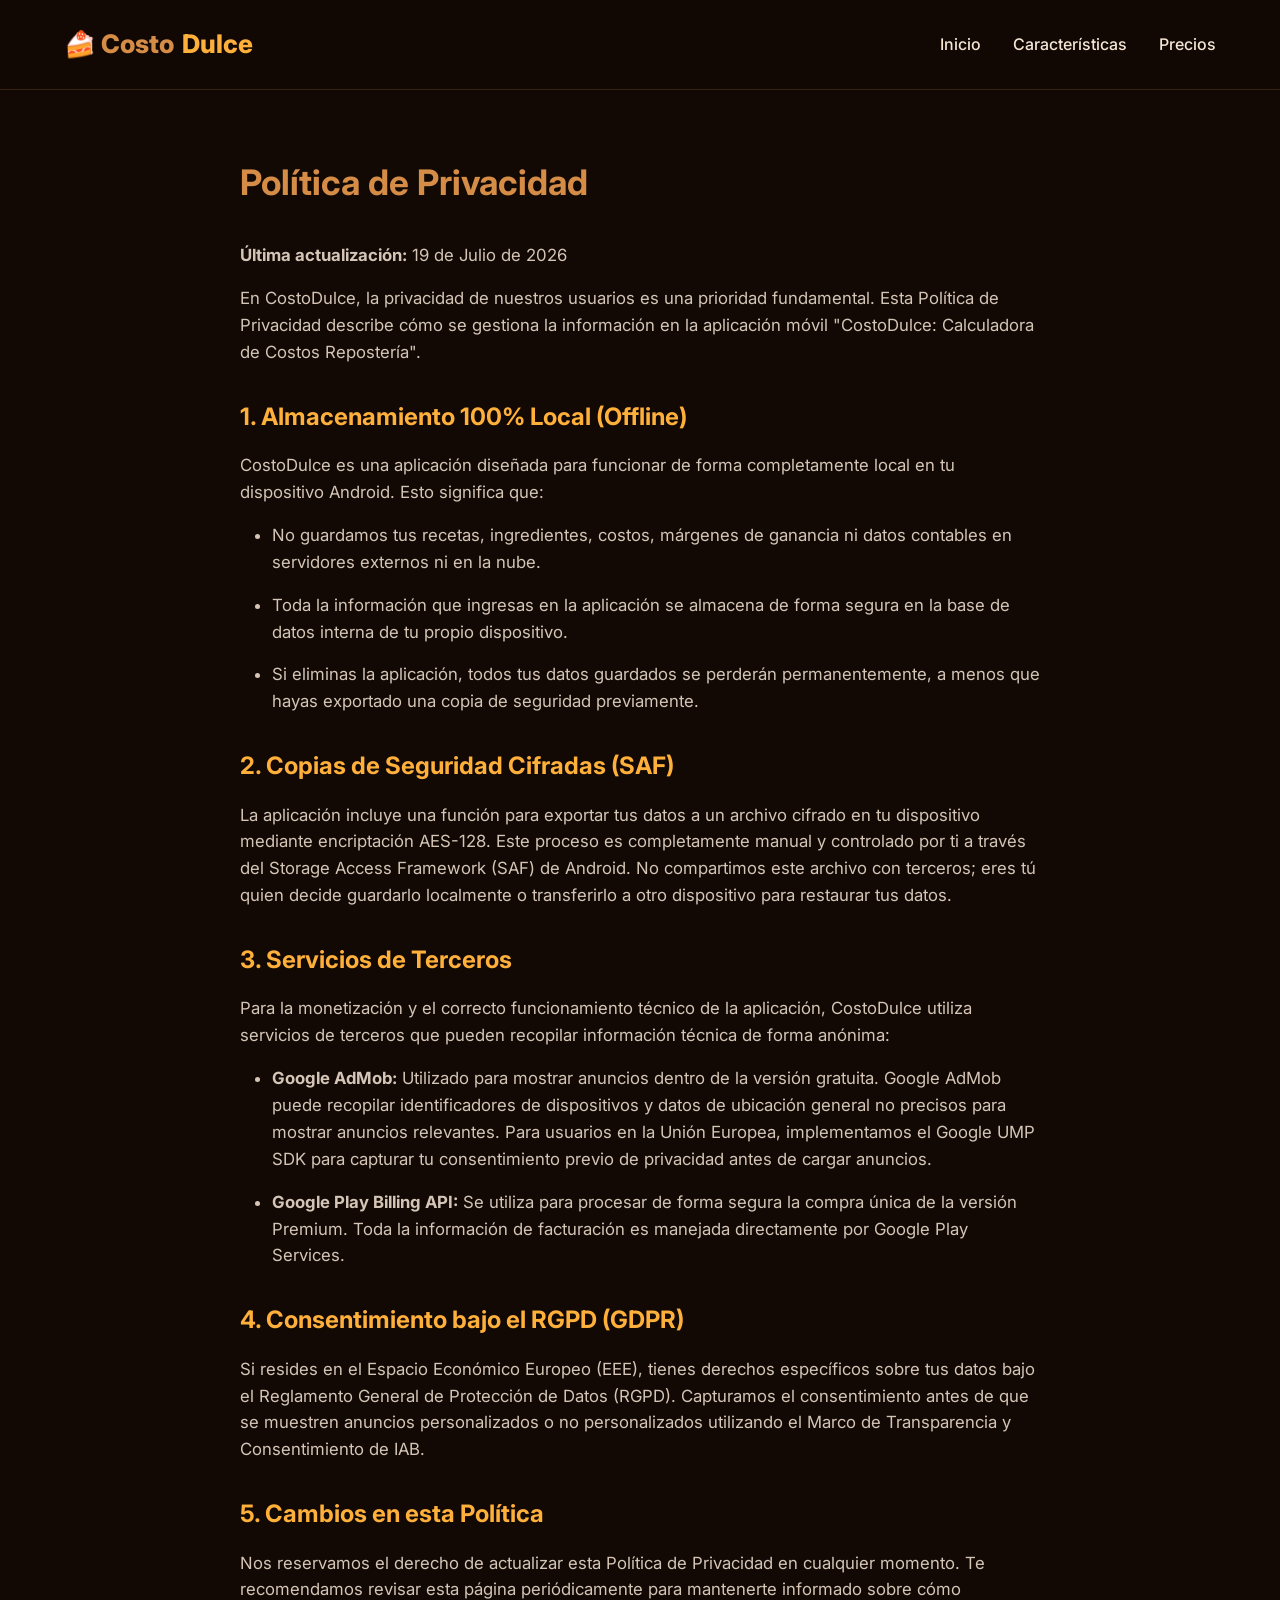
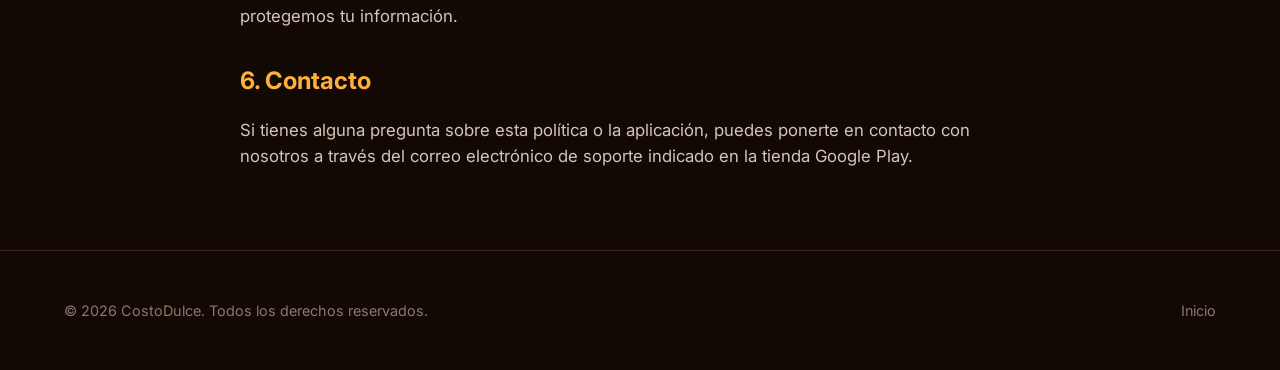
==== privacy.html @ e3fa4b0b "Publicacion inicial de Landing Page y Politica de Privacidad CostoDulce" ====
<!DOCTYPE html>
<html lang="es">
<head>
    <meta charset="UTF-8">
    <meta name="viewport" content="width=device-width, initial-scale=1.0">
    <title>Política de Privacidad - CostoDulce</title>
    <link rel="preconnect" href="https://fonts.googleapis.com">
    <link rel="preconnect" href="https://fonts.gstatic.com" crossorigin>
    <link href="https://fonts.googleapis.com/css2?family=Inter:wght@400;500;600;700;800&display=swap" rel="stylesheet">
    <link rel="stylesheet" href="style.css">
    <style>
        .privacy-content {
            padding: 4rem 0;
            max-width: 800px;
            margin: 0 auto;
        }
        .privacy-content h1 {
            font-size: 2.2rem;
            margin-bottom: 2rem;
            color: var(--primary);
        }
        .privacy-content h2 {
            font-size: 1.5rem;
            margin-top: 2rem;
            margin-bottom: 1rem;
            color: var(--secondary);
        }
        .privacy-content p, .privacy-content li {
            color: var(--text-primary);
            opacity: 0.85;
            margin-bottom: 1rem;
            font-size: 1.05rem;
        }
        .privacy-content ul {
            margin-left: 2rem;
            margin-bottom: 1.5rem;
        }
    </style>
</head>
<body>

    <!-- Header -->
    <header>
        <div class="container header-container">
            <a href="index.html" class="logo">
                🍰 Costo<span>Dulce</span>
            </a>
            <nav>
                <ul class="nav-links">
                    <li><a href="index.html">Inicio</a></li>
                    <li><a href="index.html#features">Características</a></li>
                    <li><a href="index.html#pricing">Precios</a></li>
                </ul>
            </nav>
        </div>
    </header>

    <!-- Privacy Content -->
    <div class="container">
        <article class="privacy-content">
            <h1>Política de Privacidad</h1>
            <p><strong>Última actualización:</strong> 19 de Julio de 2026</p>
            <p>En CostoDulce, la privacidad de nuestros usuarios es una prioridad fundamental. Esta Política de Privacidad describe cómo se gestiona la información en la aplicación móvil "CostoDulce: Calculadora de Costos Repostería".</p>

            <h2>1. Almacenamiento 100% Local (Offline)</h2>
            <p>CostoDulce es una aplicación diseñada para funcionar de forma completamente local en tu dispositivo Android. Esto significa que:</p>
            <ul>
                <li>No guardamos tus recetas, ingredientes, costos, márgenes de ganancia ni datos contables en servidores externos ni en la nube.</li>
                <li>Toda la información que ingresas en la aplicación se almacena de forma segura en la base de datos interna de tu propio dispositivo.</li>
                <li>Si eliminas la aplicación, todos tus datos guardados se perderán permanentemente, a menos que hayas exportado una copia de seguridad previamente.</li>
            </ul>

            <h2>2. Copias de Seguridad Cifradas (SAF)</h2>
            <p>La aplicación incluye una función para exportar tus datos a un archivo cifrado en tu dispositivo mediante encriptación AES-128. Este proceso es completamente manual y controlado por ti a través del Storage Access Framework (SAF) de Android. No compartimos este archivo con terceros; eres tú quien decide guardarlo localmente o transferirlo a otro dispositivo para restaurar tus datos.</p>

            <h2>3. Servicios de Terceros</h2>
            <p>Para la monetización y el correcto funcionamiento técnico de la aplicación, CostoDulce utiliza servicios de terceros que pueden recopilar información técnica de forma anónima:</p>
            <ul>
                <li><strong>Google AdMob:</strong> Utilizado para mostrar anuncios dentro de la versión gratuita. Google AdMob puede recopilar identificadores de dispositivos y datos de ubicación general no precisos para mostrar anuncios relevantes. Para usuarios en la Unión Europea, implementamos el Google UMP SDK para capturar tu consentimiento previo de privacidad antes de cargar anuncios.</li>
                <li><strong>Google Play Billing API:</strong> Se utiliza para procesar de forma segura la compra única de la versión Premium. Toda la información de facturación es manejada directamente por Google Play Services.</li>
            </ul>

            <h2>4. Consentimiento bajo el RGPD (GDPR)</h2>
            <p>Si resides en el Espacio Económico Europeo (EEE), tienes derechos específicos sobre tus datos bajo el Reglamento General de Protección de Datos (RGPD). Capturamos el consentimiento antes de que se muestren anuncios personalizados o no personalizados utilizando el Marco de Transparencia y Consentimiento de IAB.</p>

            <h2>5. Cambios en esta Política</h2>
            <p>Nos reservamos el derecho de actualizar esta Política de Privacidad en cualquier momento. Te recomendamos revisar esta página periódicamente para mantenerte informado sobre cómo protegemos tu información.</p>

            <h2>6. Contacto</h2>
            <p>Si tienes alguna pregunta sobre esta política o la aplicación, puedes ponerte en contacto con nosotros a través del correo electrónico de soporte indicado en la tienda Google Play.</p>
        </article>
    </div>

    <!-- Footer -->
    <footer>
        <div class="container footer-container">
            <p>&copy; 2026 CostoDulce. Todos los derechos reservados.</p>
            <ul class="footer-links">
                <li><a href="index.html">Inicio</a></li>
            </ul>
        </div>
    </footer>

</body>
</html>
---- style.css ----
/* Estilos Globales para CostoDulce Landing */
:root {
    --bg-color: #120905;
    --card-bg: rgba(42, 28, 18, 0.7);
    --primary: #d48c46;
    --primary-hover: #b87532;
    --secondary: #ffb03b;
    --text-primary: #f6e6d5;
    --text-muted: #8d7767;
    --border-color: rgba(212, 140, 70, 0.2);
    --transition: all 0.3s cubic-bezier(0.4, 0, 0.2, 1);
}

* {
    margin: 0;
    padding: 0;
    box-sizing: border-box;
}

body {
    font-family: 'Inter', system-ui, -apple-system, BlinkMacSystemFont, "Segoe UI", Roboto, sans-serif;
    background-color: var(--bg-color);
    color: var(--text-primary);
    line-height: 1.6;
    overflow-x: hidden;
}

a {
    color: var(--primary);
    text-decoration: none;
    transition: var(--transition);
}

a:hover {
    color: var(--secondary);
}

.container {
    max-width: 1200px;
    margin: 0 auto;
    padding: 0 24.dp;
    padding: 0 1.5rem;
}

/* Header */
header {
    padding: 1.5rem 0;
    border-bottom: 1px solid var(--border-color);
    backdrop-filter: blur(10px);
    position: sticky;
    top: 0;
    z-index: 100;
    background-color: rgba(18, 9, 5, 0.85);
}

.header-container {
    display: flex;
    justify-content: space-between;
    align-items: center;
}

.logo {
    font-size: 1.6rem;
    font-weight: 800;
    color: var(--primary);
    display: flex;
    align-items: center;
    gap: 0.5rem;
}

.logo span {
    color: var(--secondary);
}

.nav-links {
    display: flex;
    gap: 2rem;
    list-style: none;
}

.nav-links a {
    color: var(--text-primary);
    font-weight: 500;
}

.nav-links a:hover {
    color: var(--primary);
}

.btn {
    display: inline-block;
    padding: 0.8rem 1.6rem;
    border-radius: 12px;
    font-weight: 600;
    text-align: center;
    cursor: pointer;
    transition: var(--transition);
    border: none;
}

.btn-primary {
    background: linear-gradient(135deg, var(--primary) 0%, #a05e20 100%);
    color: #120905;
}

.btn-primary:hover {
    transform: translateY(-2px);
    box-shadow: 0 8px 20px rgba(212, 140, 70, 0.3);
    color: #120905;
}

.btn-secondary {
    background-color: var(--card-bg);
    color: var(--text-primary);
    border: 1px solid var(--border-color);
}

.btn-secondary:hover {
    background-color: rgba(212, 140, 70, 0.1);
    transform: translateY(-2px);
}

/* Hero Section */
.hero {
    padding: 6rem 0 4rem 0;
    background: radial-gradient(circle at top right, rgba(212, 140, 70, 0.15) 0%, transparent 60%);
}

.hero-grid {
    display: grid;
    grid-template-columns: 1.2fr 0.8fr;
    gap: 4rem;
    align-items: center;
}

.hero-content h1 {
    font-size: 3.5rem;
    line-height: 1.15;
    font-weight: 900;
    margin-bottom: 1.5rem;
    background: linear-gradient(135deg, var(--text-primary) 30%, var(--secondary) 100%);
    -webkit-background-clip: text;
    -webkit-text-fill-color: transparent;
}

.hero-content p {
    font-size: 1.2rem;
    color: var(--text-muted);
    margin-bottom: 2rem;
    max-width: 600px;
}

.hero-actions {
    display: flex;
    gap: 1rem;
}

.hero-image-wrapper {
    display: flex;
    justify-content: center;
    position: relative;
}

.mockup-container {
    width: 280px;
    height: 560px;
    background-color: #2a1c12;
    border: 8px solid #3d2b20;
    border-radius: 40px;
    box-shadow: 0 25px 50px -12px rgba(0, 0, 0, 0.7);
    padding: 1.5rem;
    display: flex;
    flex-direction: column;
    justify-content: space-between;
    position: relative;
    overflow: hidden;
}

.mockup-screen {
    flex-grow: 1;
    display: flex;
    flex-direction: column;
    gap: 1rem;
    justify-content: center;
}

.mockup-card {
    background-color: var(--bg-color);
    border: 1px solid var(--border-color);
    padding: 1rem;
    border-radius: 16px;
    font-size: 0.85rem;
}

.mockup-bar {
    height: 8px;
    background-color: var(--primary);
    border-radius: 4px;
    margin-top: 6px;
}

/* Features */
.features {
    padding: 6rem 0;
    border-top: 1px solid var(--border-color);
}

.section-title {
    text-align: center;
    font-size: 2.5rem;
    font-weight: 800;
    margin-bottom: 4rem;
}

.section-title span {
    color: var(--primary);
}

.features-grid {
    display: grid;
    grid-template-columns: repeat(auto-fit, minmax(280px, 1fr));
    gap: 2rem;
}

.feature-card {
    background-color: var(--card-bg);
    border: 1px solid var(--border-color);
    padding: 2.5rem 2rem;
    border-radius: 20px;
    transition: var(--transition);
}

.feature-card:hover {
    transform: translateY(-8px);
    border-color: var(--primary);
    box-shadow: 0 15px 30px rgba(0, 0, 0, 0.4);
}

.feature-icon {
    font-size: 2.5rem;
    margin-bottom: 1.5rem;
    display: inline-block;
}

.feature-card h3 {
    font-size: 1.4rem;
    margin-bottom: 1rem;
    font-weight: 700;
}

.feature-card p {
    color: var(--text-muted);
    font-size: 0.95rem;
}

/* CTA */
.cta-section {
    padding: 6rem 0;
    text-align: center;
    background: linear-gradient(180deg, transparent 0%, rgba(212, 140, 70, 0.05) 100%);
}

.cta-box {
    background-color: var(--card-bg);
    border: 1px solid var(--primary);
    padding: 4rem 2rem;
    border-radius: 30px;
    max-width: 800px;
    margin: 0 auto;
}

.cta-box h2 {
    font-size: 2.5rem;
    margin-bottom: 1rem;
    font-weight: 800;
}

.cta-box p {
    color: var(--text-muted);
    margin-bottom: 2rem;
    font-size: 1.1rem;
}

/* Footer */
footer {
    padding: 3rem 0;
    border-top: 1px solid var(--border-color);
    color: var(--text-muted);
    font-size: 0.9rem;
}

.footer-container {
    display: flex;
    justify-content: space-between;
    align-items: center;
}

.footer-links {
    display: flex;
    gap: 2rem;
    list-style: none;
}

.footer-links a {
    color: var(--text-muted);
}

.footer-links a:hover {
    color: var(--text-primary);
}

/* Responsive */
@media (max-width: 968px) {
    .hero-grid {
        grid-template-columns: 1fr;
        gap: 3rem;
        text-align: center;
    }
    
    .hero-content h1 {
        font-size: 2.8rem;
    }
    
    .hero-content p {
        margin-left: auto;
        margin-right: auto;
    }

    .hero-actions {
        justify-content: center;
    }
    
    .footer-container {
        flex-direction: column;
        gap: 1.5rem;
        text-align: center;
    }
}
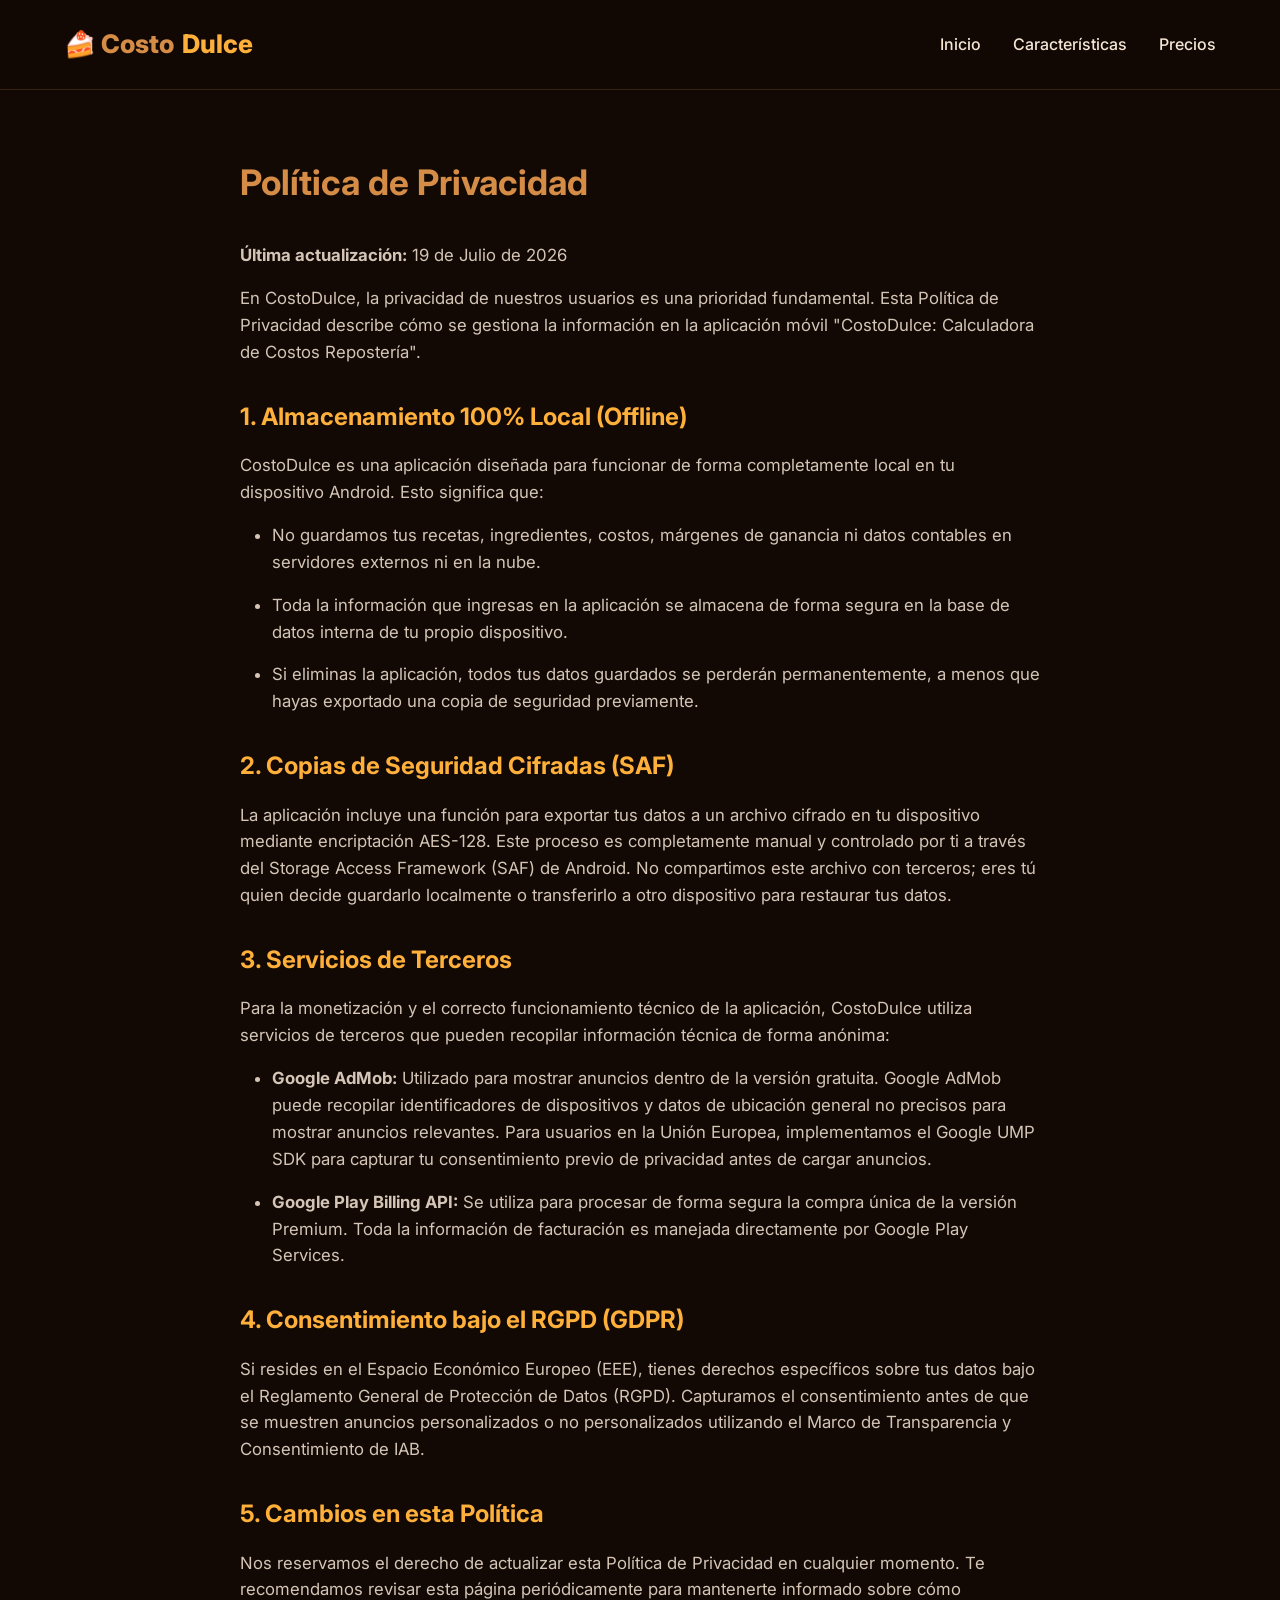
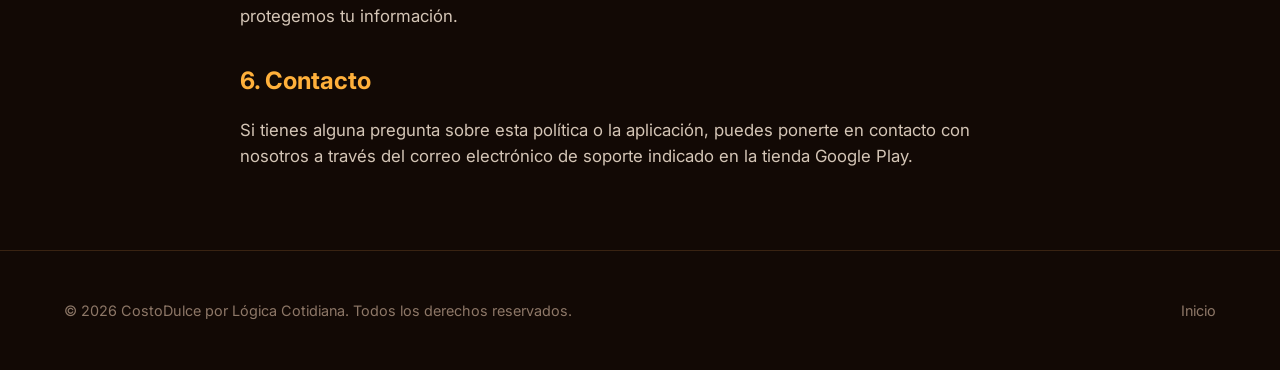
==== commit 93f84d7b: "Actualiza copyright con Lógica Cotidiana en footer" ====
--- a/privacy.html
+++ b/privacy.html
@@ -94,7 +94,7 @@
     <!-- Footer -->
     <footer>
         <div class="container footer-container">
-            <p>&copy; 2026 CostoDulce. Todos los derechos reservados.</p>
+            <p>&copy; 2026 CostoDulce por Lógica Cotidiana. Todos los derechos reservados.</p>
             <ul class="footer-links">
                 <li><a href="index.html">Inicio</a></li>
             </ul>
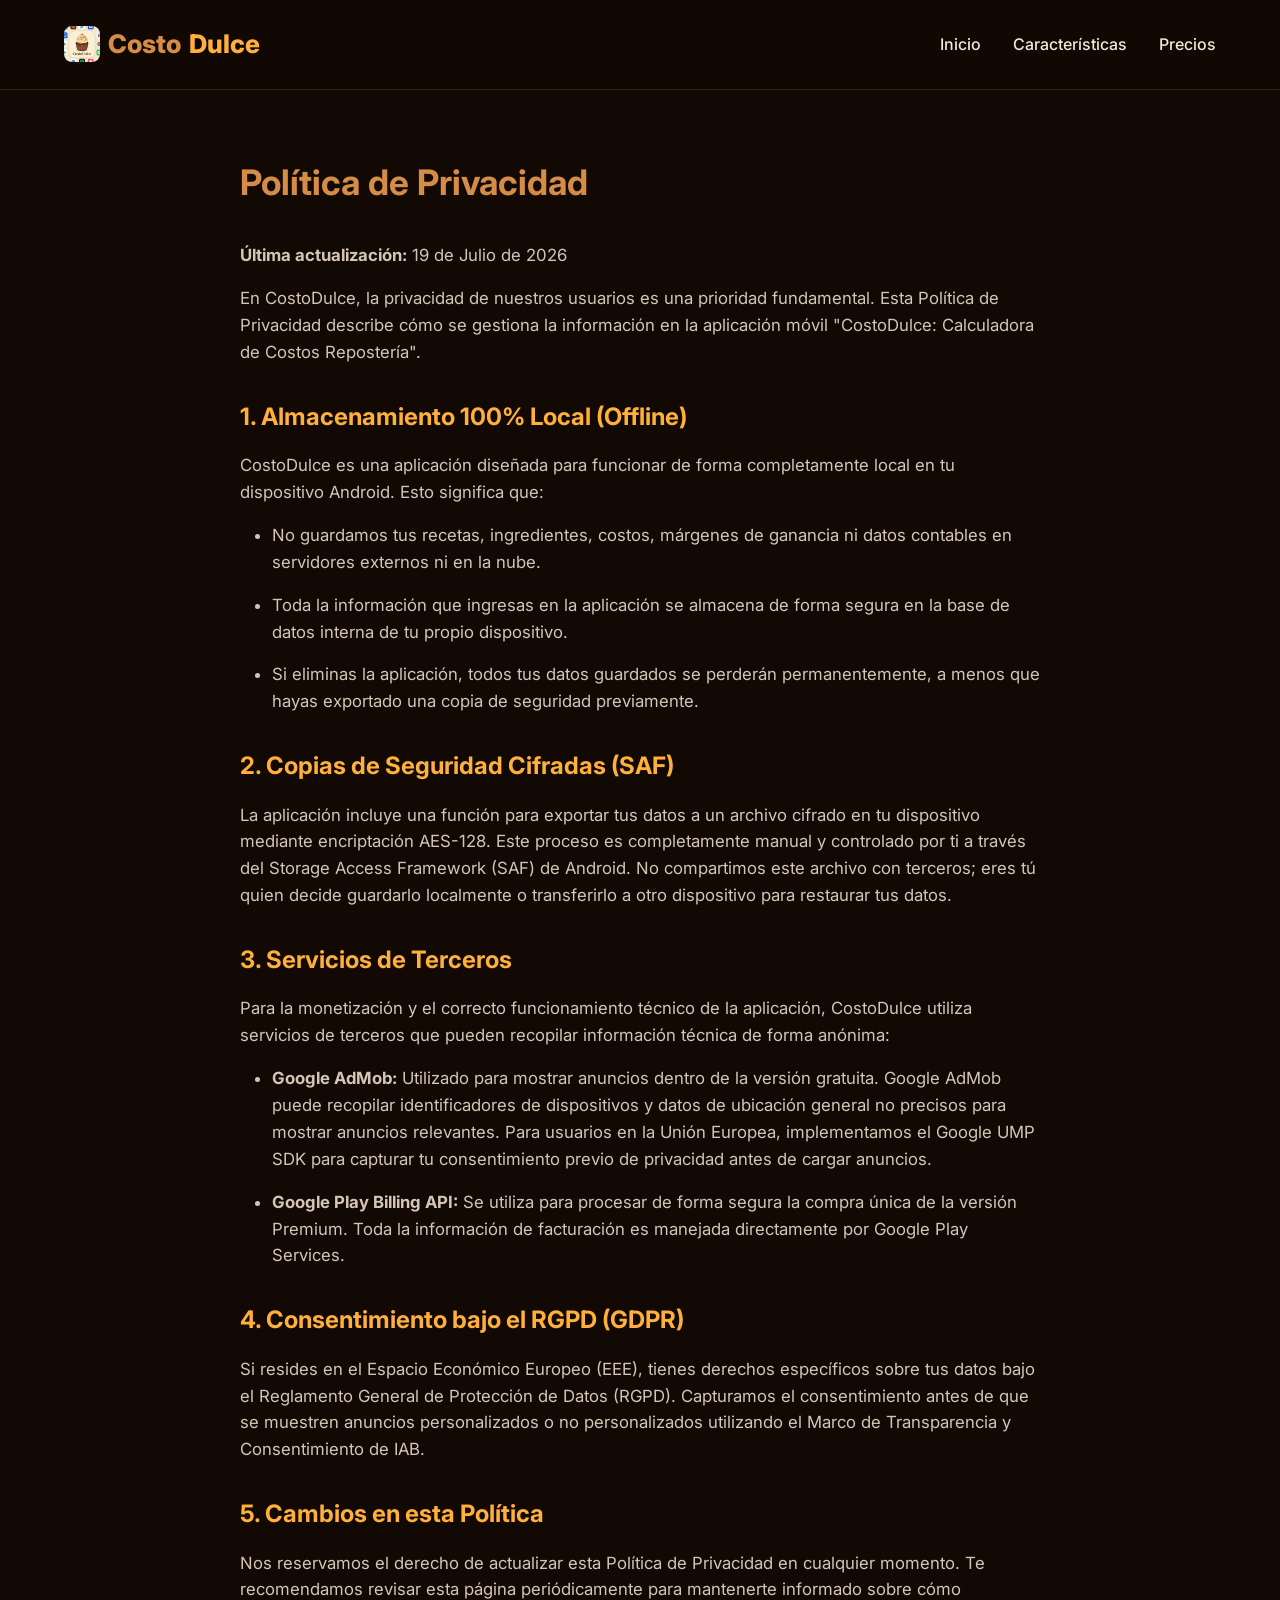
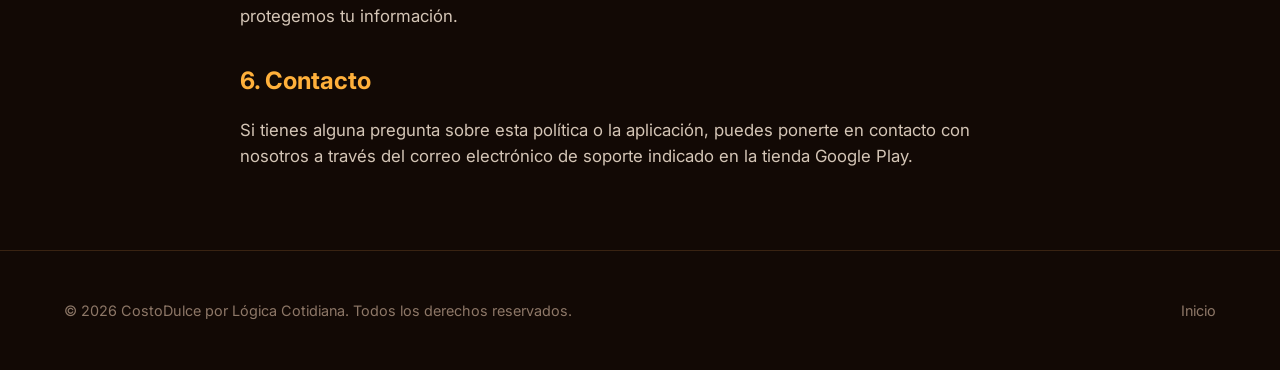
==== commit 43715c26: "Agrega favicon y logo imagen en cabecera" ====
--- a/privacy.html
+++ b/privacy.html
@@ -8,6 +8,8 @@
     <link rel="preconnect" href="https://fonts.gstatic.com" crossorigin>
     <link href="https://fonts.googleapis.com/css2?family=Inter:wght@400;500;600;700;800&display=swap" rel="stylesheet">
     <link rel="stylesheet" href="style.css">
+    <!-- Favicon -->
+    <link rel="icon" type="image/png" href="app_icon.png">
     <style>
         .privacy-content {
             padding: 4rem 0;
@@ -42,8 +44,8 @@
     <!-- Header -->
     <header>
         <div class="container header-container">
-            <a href="index.html" class="logo">
-                🍰 Costo<span>Dulce</span>
+            <a href="index.html" class="logo" style="display: flex; align-items: center; gap: 0.5rem;">
+                <img src="app_icon.png" alt="Logo" style="height: 36px; width: 36px; border-radius: 8px; object-fit: cover;"> Costo<span>Dulce</span>
             </a>
             <nav>
                 <ul class="nav-links">
